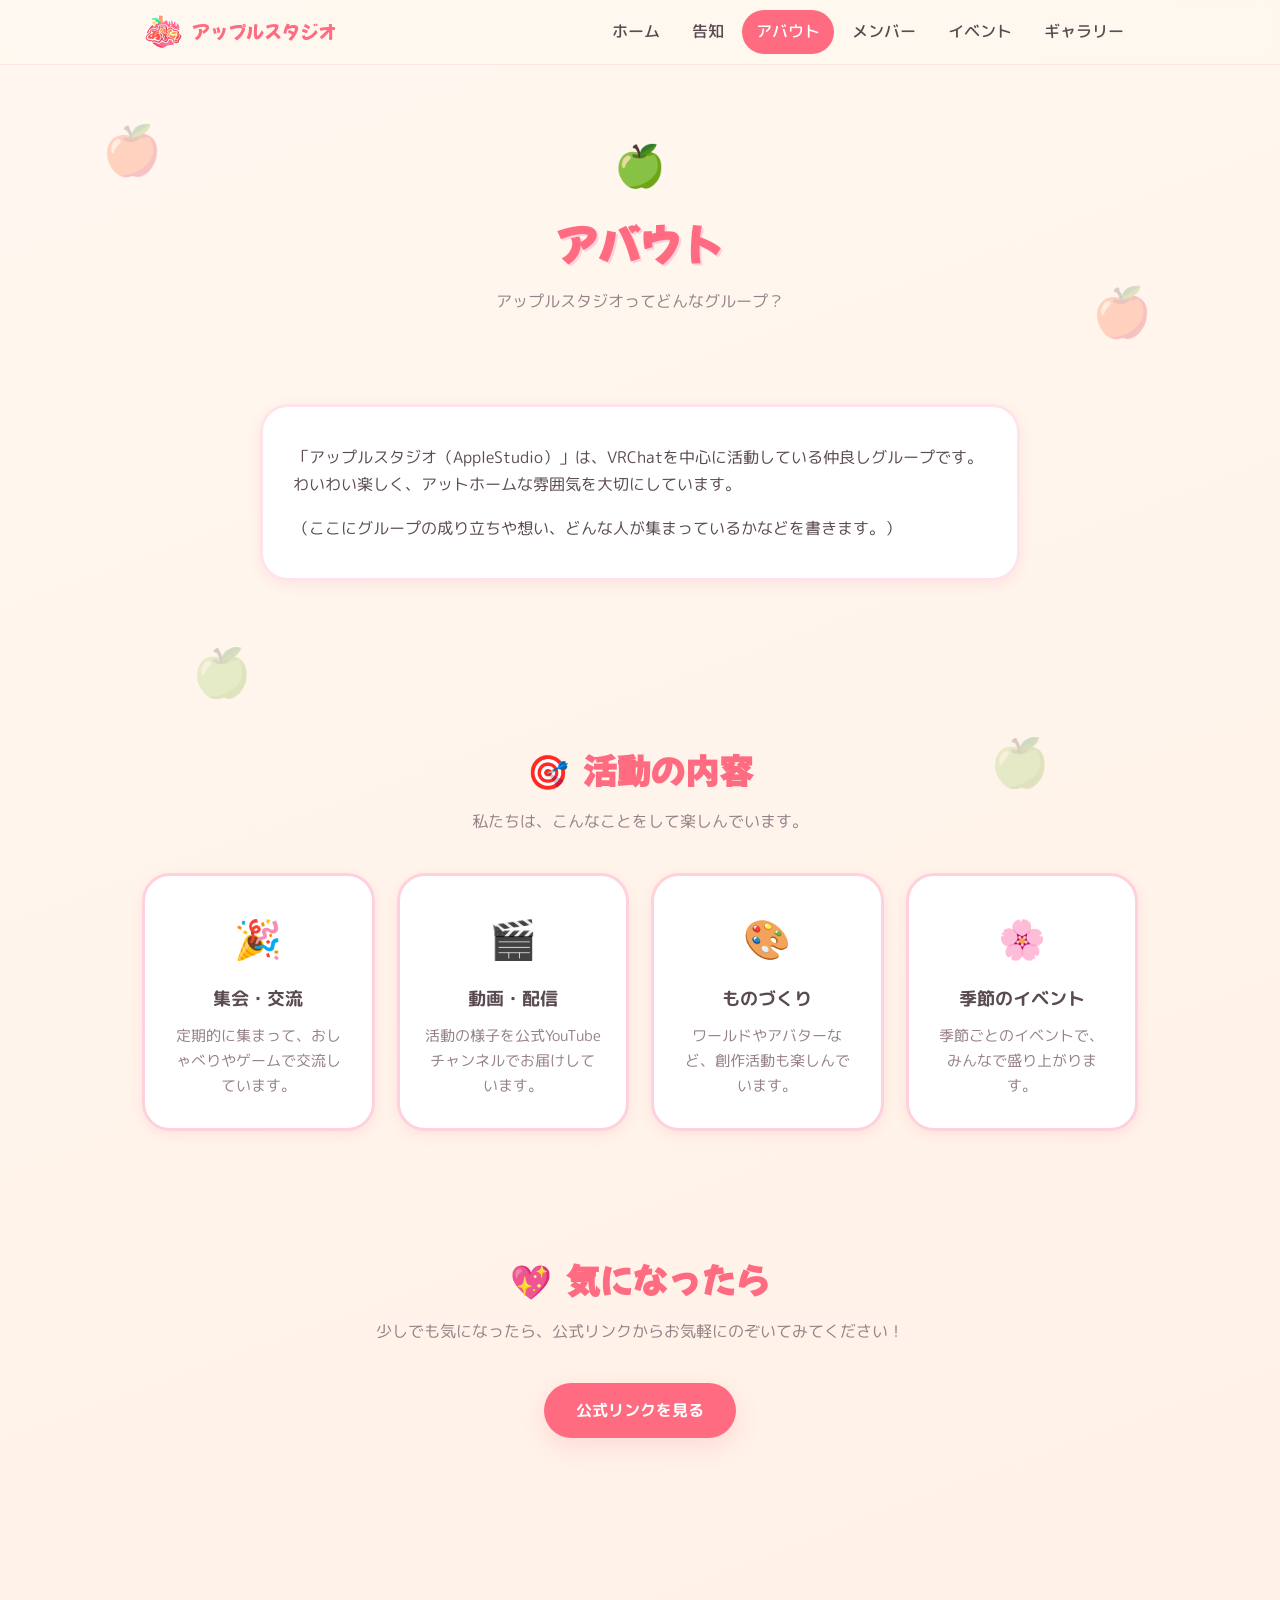
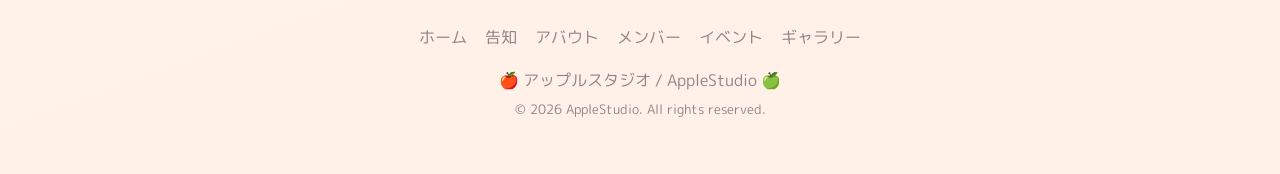
==== about.html @ bbf5c47f "複数ページ構成へリニューアル＋ロゴ追加・アニメーション実装 - 1ページの仮組みから6ページ構成へ（ホーム/告知/アバウト/メンバー/イベント/ギャラリー） - 共通ナビ（右からのドロワー）・フッター" ====
<!DOCTYPE html>
<html lang="ja">
<head>
  <meta charset="UTF-8" />
  <meta name="viewport" content="width=device-width, initial-scale=1.0" />
  <title>アバウト｜アップルスタジオ</title>
  <meta name="description" content="VRChatグループ「アップルスタジオ」の活動内容・紹介。私たちがどんなグループで、どんなことをしているかを紹介します。" />

  <meta property="og:title" content="アバウト｜アップルスタジオ" />
  <meta property="og:description" content="アップルスタジオの活動内容・紹介" />
  <meta property="og:type" content="website" />

  <link rel="preconnect" href="https://fonts.googleapis.com" />
  <link rel="preconnect" href="https://fonts.gstatic.com" crossorigin />
  <link href="https://fonts.googleapis.com/css2?family=Mochiy+Pop+One&family=M+PLUS+Rounded+1c:wght@400;500;700&display=swap" rel="stylesheet" />
  <link rel="icon" href="images/logo.png" />
  <meta property="og:image" content="images/logo.png" />
  <link rel="stylesheet" href="style.css" />
</head>
<body>
  <div class="bg-decor" aria-hidden="true">
    <span class="apple a1">🍎</span>
    <span class="apple a2">🍏</span>
    <span class="apple a3">🍎</span>
    <span class="apple a4">🍏</span>
    <span class="apple a5">🍎</span>
  </div>

  <header class="site-header">
    <nav class="nav container">
      <a class="brand" href="index.html"><img class="brand-logo" src="images/logo.png" alt="" />アップルスタジオ</a>
      <button class="nav-toggle" aria-label="メニューを開く" aria-expanded="false">
        <span></span><span></span><span></span>
      </button>
      <ul class="nav-links">
        <li><a href="index.html">ホーム</a></li>
        <li><a href="news.html">告知</a></li>
        <li><a href="about.html" class="is-active">アバウト</a></li>
        <li><a href="members.html">メンバー</a></li>
        <li><a href="events.html">イベント</a></li>
        <li><a href="gallery.html">ギャラリー</a></li>
      </ul>
    </nav>
  </header>

  <header class="page-hero">
    <span class="page-emoji">🍏</span>
    <h1>アバウト</h1>
    <p>アップルスタジオってどんなグループ？</p>
  </header>

  <main>
    <!-- 紹介文 -->
    <section class="section">
      <div class="about-lead reveal">
        <p>
          「アップルスタジオ（AppleStudio）」は、VRChatを中心に活動している仲良しグループです。
          わいわい楽しく、アットホームな雰囲気を大切にしています。
        </p>
        <p>
          <!-- ▼ ここにグループの紹介文を自由に書いてください ▼ -->
          （ここにグループの成り立ちや想い、どんな人が集まっているかなどを書きます。）
        </p>
      </div>
    </section>

    <!-- 活動の柱 -->
    <section class="section">
      <h2 class="section-title reveal"><span class="emoji">🎯</span> 活動の内容</h2>
      <p class="section-lead reveal">私たちは、こんなことをして楽しんでいます。</p>

      <div class="feature-grid">
        <div class="feature-card reveal">
          <span class="feature-icon">🎉</span>
          <h3>集会・交流</h3>
          <p>定期的に集まって、おしゃべりやゲームで交流しています。</p>
        </div>
        <div class="feature-card reveal">
          <span class="feature-icon">🎬</span>
          <h3>動画・配信</h3>
          <p>活動の様子を公式YouTubeチャンネルでお届けしています。</p>
        </div>
        <div class="feature-card reveal">
          <span class="feature-icon">🎨</span>
          <h3>ものづくり</h3>
          <p>ワールドやアバターなど、創作活動も楽しんでいます。</p>
        </div>
        <div class="feature-card reveal">
          <span class="feature-icon">🌸</span>
          <h3>季節のイベント</h3>
          <p>季節ごとのイベントで、みんなで盛り上がります。</p>
        </div>
      </div>
    </section>

    <!-- 参加への一言（CTA） -->
    <section class="section">
      <h2 class="section-title reveal"><span class="emoji">💖</span> 気になったら</h2>
      <p class="section-lead reveal">
        少しでも気になったら、公式リンクからお気軽にのぞいてみてください！
      </p>
      <p class="section-lead reveal">
        <a href="index.html#links" class="btn btn-primary">公式リンクを見る</a>
      </p>
    </section>
  </main>

  <footer class="site-footer">
    <nav class="footer-nav">
      <a href="index.html">ホーム</a>
      <a href="news.html">告知</a>
      <a href="about.html">アバウト</a>
      <a href="members.html">メンバー</a>
      <a href="events.html">イベント</a>
      <a href="gallery.html">ギャラリー</a>
    </nav>
    <p>🍎 アップルスタジオ / AppleStudio 🍏</p>
    <p class="copyright">© <span id="year"></span> AppleStudio. All rights reserved.</p>
  </footer>

  <script src="script.js"></script>
</body>
</html>
---- style.css ----
/* =========================================================
   アップルスタジオ 公式サイト  共通スタイル
   - 可愛い系・リンゴモチーフ
   - 全ページ共通（ナビ／フッター／カード／アニメーション）
   ========================================================= */

/* ===== カラー & 基本トークン ===== */
:root {
  --apple-red: #ff6b81;
  --apple-red-deep: #ff4d6a;
  --apple-pink: #ffd1dc;
  --apple-pink-soft: #ffe3ea;
  --apple-green: #8bd17c;
  --apple-green-deep: #5fb84e;
  --cream: #fff8f0;
  --cream-deep: #fff0e6;
  --text: #5a4a52;
  --text-soft: #968088;
  --white: #ffffff;

  --shadow: 0 8px 24px rgba(255, 107, 129, 0.18);
  --shadow-soft: 0 4px 14px rgba(255, 107, 129, 0.12);
  --shadow-strong: 0 14px 36px rgba(255, 107, 129, 0.28);

  --radius: 28px;
  --radius-sm: 16px;
  --container: 1040px;
  --nav-h: 64px;
}

* { margin: 0; padding: 0; box-sizing: border-box; }

html { scroll-behavior: smooth; }

body {
  font-family: "M PLUS Rounded 1c", sans-serif;
  color: var(--text);
  background: linear-gradient(160deg, var(--cream) 0%, var(--cream-deep) 100%);
  min-height: 100vh;
  overflow-x: hidden;
  position: relative;
  line-height: 1.7;
}

a { color: inherit; }

.container {
  max-width: var(--container);
  margin: 0 auto;
  padding-left: 22px;
  padding-right: 22px;
}

/* ===== 背景のふわふわリンゴ（全ページ共通） ===== */
.bg-decor {
  position: fixed;
  inset: 0;
  z-index: 0;
  pointer-events: none;
  overflow: hidden;
}
.bg-decor .apple {
  position: absolute;
  font-size: 3rem;
  opacity: 0.22;
  animation: float 9s ease-in-out infinite;
}
.a1 { top: 12%; left: 8%;  animation-delay: 0s; }
.a2 { top: 70%; left: 15%; animation-delay: 1.5s; font-size: 2.2rem; }
.a3 { top: 30%; right: 10%; animation-delay: 3s; }
.a4 { top: 80%; right: 18%; animation-delay: 4.5s; font-size: 2.6rem; }
.a5 { top: 50%; left: 50%; animation-delay: 2s; font-size: 2rem; }

@keyframes float {
  0%, 100% { transform: translateY(0) rotate(-6deg); }
  50%      { transform: translateY(-22px) rotate(6deg); }
}

/* ===== ナビゲーション（全ページ共通） ===== */
.site-header {
  position: sticky;
  top: 0;
  z-index: 50;
  background: rgba(255, 248, 240, 0.82);
  backdrop-filter: blur(10px);
  -webkit-backdrop-filter: blur(10px);
  border-bottom: 1px solid rgba(255, 107, 129, 0.12);
}
.nav {
  height: var(--nav-h);
  display: flex;
  align-items: center;
  justify-content: space-between;
  gap: 16px;
}
.brand {
  display: inline-flex;
  align-items: center;
  gap: 8px;
  font-family: "Mochiy Pop One", sans-serif;
  font-size: 1.15rem;
  color: var(--apple-red);
  text-decoration: none;
  white-space: nowrap;
}
.brand-badge {
  display: inline-flex;
  align-items: center;
  justify-content: center;
  width: 36px;
  height: 36px;
  background: var(--white);
  border-radius: 50%;
  box-shadow: var(--shadow-soft);
  font-size: 1.1rem;
}
.brand-logo {
  height: 42px;
  width: auto;
  display: block;
}
.nav-links {
  display: flex;
  align-items: center;
  gap: 4px;
  list-style: none;
}
.nav-links a {
  display: inline-block;
  padding: 8px 14px;
  border-radius: 999px;
  text-decoration: none;
  font-weight: 500;
  color: var(--text);
  transition: background 0.2s ease, color 0.2s ease;
}
.nav-links a:hover { background: var(--apple-pink-soft); }
.nav-links a.is-active {
  background: var(--apple-red);
  color: var(--white);
}
.nav-toggle {
  display: none;
  flex-direction: column;
  justify-content: center;
  gap: 5px;
  width: 44px;
  height: 44px;
  background: none;
  border: none;
  cursor: pointer;
  padding: 10px;
}
.nav-toggle span {
  display: block;
  height: 3px;
  border-radius: 3px;
  background: var(--apple-red);
  transition: transform 0.25s ease, opacity 0.2s ease;
}

@media (max-width: 720px) {
  .nav-toggle { display: flex; }
  .nav-links {
    position: fixed;
    top: var(--nav-h);
    right: 0;
    bottom: 0;
    width: min(72vw, 280px);
    flex-direction: column;
    align-items: stretch;
    gap: 6px;
    background: rgba(255, 248, 240, 0.98);
    backdrop-filter: blur(10px);
    -webkit-backdrop-filter: blur(10px);
    border-left: 1px solid rgba(255, 107, 129, 0.12);
    box-shadow: -10px 0 28px rgba(255, 107, 129, 0.14);
    padding: 16px;
    transform: translateX(100%);
    pointer-events: none;
    transition: transform 0.28s ease;
  }
  .nav-links.is-open {
    transform: translateX(0);
    pointer-events: auto;
  }
  .nav-links a { padding: 12px 14px; border-radius: var(--radius-sm); }
  .nav-toggle.is-open span:nth-child(1) { transform: translateY(8px) rotate(45deg); }
  .nav-toggle.is-open span:nth-child(2) { opacity: 0; }
  .nav-toggle.is-open span:nth-child(3) { transform: translateY(-8px) rotate(-45deg); }
}

/* ===== ヒーロー（トップページ用・大） ===== */
.hero {
  position: relative;
  z-index: 1;
  text-align: center;
  padding: 80px 20px 64px;
}
.logo-badge {
  display: inline-flex;
  align-items: center;
  justify-content: center;
  width: 110px;
  height: 110px;
  font-size: 3.4rem;
  background: var(--white);
  border-radius: 50%;
  box-shadow: var(--shadow);
  margin-bottom: 18px;
  animation: bounce 2.4s ease-in-out infinite;
}
.hero-logo {
  width: min(360px, 76vw);
  margin: 0 auto 10px;
  cursor: pointer;
  filter: drop-shadow(0 12px 22px rgba(255, 107, 129, 0.28));
  transition: transform 0.2s ease;
}
.hero-logo:hover { transform: scale(1.04); }
.hero-logo img {
  display: block;
  width: 100%;
  height: auto;
}
@keyframes bounce {
  0%, 100% { transform: translateY(0); }
  50%      { transform: translateY(-10px); }
}
.title {
  font-family: "Mochiy Pop One", sans-serif;
  font-size: clamp(2.2rem, 6vw, 3.6rem);
  color: var(--apple-red);
  text-shadow: 2px 3px 0 var(--apple-pink);
  letter-spacing: 0.04em;
  line-height: 1.3;
}
.subtitle {
  font-family: "Mochiy Pop One", sans-serif;
  font-size: 1.1rem;
  color: var(--apple-green);
  letter-spacing: 0.3em;
  margin: 6px 0 14px;
}
.tagline {
  font-size: 1.05rem;
  color: var(--text-soft);
  margin-bottom: 28px;
}
.hero-actions {
  display: flex;
  gap: 14px;
  justify-content: center;
  flex-wrap: wrap;
}

/* ===== ページヘッダー（下層ページ用・小） ===== */
.page-hero {
  position: relative;
  z-index: 1;
  text-align: center;
  padding: 64px 20px 28px;
}
.page-hero .page-emoji {
  font-size: 2.6rem;
  display: inline-block;
  animation: bounce 2.6s ease-in-out infinite;
}
.page-hero h1 {
  font-family: "Mochiy Pop One", sans-serif;
  font-size: clamp(1.8rem, 5vw, 2.6rem);
  color: var(--apple-red);
  text-shadow: 2px 2px 0 var(--apple-pink);
  margin-top: 8px;
}
.page-hero p {
  color: var(--text-soft);
  margin-top: 10px;
}

/* ===== ボタン ===== */
.btn {
  display: inline-block;
  text-decoration: none;
  font-weight: 700;
  padding: 14px 32px;
  border-radius: 999px;
  box-shadow: var(--shadow);
  transition: transform 0.2s ease, box-shadow 0.2s ease;
}
.btn-primary { background: var(--apple-red); color: var(--white); }
.btn-secondary {
  background: var(--white);
  color: var(--apple-red);
  border: 2px solid var(--apple-pink);
}
.btn:hover {
  transform: translateY(-3px) scale(1.04);
  box-shadow: var(--shadow-strong);
}
/* 旧クラス互換 */
.cta { display: inline-block; background: var(--apple-red); color: var(--white); text-decoration: none; font-weight: 700; padding: 14px 34px; border-radius: 999px; box-shadow: var(--shadow); transition: transform 0.2s ease, box-shadow 0.2s ease; }
.cta:hover { transform: translateY(-3px) scale(1.04); box-shadow: var(--shadow-strong); }

/* ===== セクション共通 ===== */
.section {
  position: relative;
  z-index: 1;
  max-width: var(--container);
  margin: 0 auto;
  padding: 60px 22px;
}
.section-title {
  font-family: "Mochiy Pop One", sans-serif;
  font-size: clamp(1.5rem, 4vw, 2.1rem);
  text-align: center;
  color: var(--apple-red);
}
.section-title .emoji { margin-right: 6px; }
.section-lead {
  text-align: center;
  color: var(--text-soft);
  margin: 10px auto 38px;
  max-width: 640px;
}

/* ===== 汎用カードグリッド ===== */
.feature-grid {
  display: grid;
  grid-template-columns: repeat(auto-fit, minmax(220px, 1fr));
  gap: 22px;
}
.feature-card {
  background: var(--white);
  border-radius: var(--radius);
  padding: 30px 24px;
  text-align: center;
  box-shadow: var(--shadow-soft);
  border: 3px solid var(--apple-pink);
  transition: transform 0.2s ease, box-shadow 0.2s ease;
}
.feature-card:hover {
  transform: translateY(-6px);
  box-shadow: var(--shadow);
}
.feature-icon {
  font-size: 2.4rem;
  display: inline-block;
  margin-bottom: 12px;
}
.feature-card h3 { font-size: 1.15rem; margin-bottom: 8px; color: var(--text); }
.feature-card p { font-size: 0.92rem; color: var(--text-soft); }

/* ===== アバウト：紹介文ブロック ===== */
.about-lead {
  background: var(--white);
  border-radius: var(--radius);
  padding: 36px 30px;
  box-shadow: var(--shadow-soft);
  border: 3px solid var(--apple-pink-soft);
  max-width: 760px;
  margin: 0 auto 40px;
  font-size: 1.02rem;
}
.about-lead p + p { margin-top: 16px; }

/* ===== メンバー ===== */
.member-grid {
  display: grid;
  grid-template-columns: repeat(auto-fit, minmax(180px, 1fr));
  gap: 22px;
}
.member-card {
  background: var(--white);
  border-radius: var(--radius);
  padding: 30px 18px;
  text-align: center;
  box-shadow: var(--shadow-soft);
  border: 3px solid var(--apple-pink);
  transition: transform 0.2s ease, box-shadow 0.2s ease;
}
.member-card:hover {
  transform: translateY(-6px);
  box-shadow: var(--shadow);
}
.avatar {
  width: 84px;
  height: 84px;
  margin: 0 auto 14px;
  font-size: 2.4rem;
  display: flex;
  align-items: center;
  justify-content: center;
  background: var(--cream-deep);
  border-radius: 50%;
  overflow: hidden;
}
.avatar img { width: 100%; height: 100%; object-fit: cover; }
.member-name {
  font-size: 1.15rem;
  color: var(--text);
  margin-bottom: 4px;
}
.member-role {
  font-size: 0.88rem;
  color: var(--text-soft);
}

/* ===== イベント・スケジュール ===== */
.event-list {
  max-width: 760px;
  margin: 0 auto;
  display: flex;
  flex-direction: column;
  gap: 18px;
}
.event-card {
  display: flex;
  gap: 20px;
  align-items: center;
  background: var(--white);
  border-radius: var(--radius);
  padding: 22px 24px;
  box-shadow: var(--shadow-soft);
  border: 3px solid var(--apple-pink-soft);
  transition: transform 0.2s ease, box-shadow 0.2s ease;
}
.event-card:hover {
  transform: translateY(-4px);
  box-shadow: var(--shadow);
}
.event-date {
  flex-shrink: 0;
  width: 84px;
  height: 84px;
  border-radius: 20px;
  background: linear-gradient(160deg, var(--apple-red) 0%, var(--apple-red-deep) 100%);
  color: var(--white);
  display: flex;
  flex-direction: column;
  align-items: center;
  justify-content: center;
  line-height: 1.1;
  box-shadow: var(--shadow-soft);
}
.event-date .day { font-size: 1.8rem; font-weight: 700; font-family: "Mochiy Pop One", sans-serif; }
.event-date .mon { font-size: 0.8rem; letter-spacing: 0.08em; }
.event-body { flex: 1; }
.event-body h3 { font-size: 1.1rem; margin-bottom: 4px; }
.event-time {
  display: inline-block;
  font-size: 0.8rem;
  color: var(--apple-green-deep);
  background: #eaf7e6;
  padding: 2px 10px;
  border-radius: 999px;
  margin-bottom: 6px;
}
.event-body p { font-size: 0.9rem; color: var(--text-soft); }

@media (max-width: 480px) {
  .event-card { flex-direction: column; text-align: center; }
}

/* ===== 告知・お知らせ ===== */
.news-list {
  max-width: 760px;
  margin: 0 auto;
  display: flex;
  flex-direction: column;
  gap: 18px;
}
.news-card {
  background: var(--white);
  border-radius: var(--radius);
  padding: 24px 28px;
  box-shadow: var(--shadow-soft);
  border: 3px solid var(--apple-pink-soft);
  border-left: 8px solid var(--apple-red);
  transition: transform 0.2s ease, box-shadow 0.2s ease;
}
.news-card:hover {
  transform: translateY(-4px);
  box-shadow: var(--shadow);
}
.news-meta {
  display: flex;
  align-items: center;
  gap: 12px;
  margin-bottom: 8px;
  flex-wrap: wrap;
}
.news-date {
  font-size: 0.85rem;
  font-weight: 700;
  color: var(--text-soft);
}
.news-tag {
  font-size: 0.75rem;
  background: var(--apple-pink-soft);
  color: var(--apple-red-deep);
  padding: 2px 12px;
  border-radius: 999px;
}
.news-tag.event { background: #eaf7e6; color: var(--apple-green-deep); }
.news-tag.important { background: #ffe0e4; color: var(--apple-red-deep); }
.news-title { font-size: 1.15rem; margin-bottom: 6px; color: var(--text); }
.news-body { font-size: 0.92rem; color: var(--text-soft); }

/* ===== ギャラリー ===== */
.gallery-grid {
  display: grid;
  grid-template-columns: repeat(auto-fill, minmax(200px, 1fr));
  gap: 16px;
}
.gallery-item {
  position: relative;
  aspect-ratio: 1 / 1;
  border-radius: var(--radius-sm);
  overflow: hidden;
  box-shadow: var(--shadow-soft);
  border: 3px solid var(--white);
  cursor: pointer;
  background: var(--cream-deep);
  display: flex;
  align-items: center;
  justify-content: center;
  font-size: 2.4rem;
  transition: transform 0.2s ease, box-shadow 0.2s ease;
}
.gallery-item:hover {
  transform: translateY(-4px) scale(1.02);
  box-shadow: var(--shadow);
}
.gallery-item img {
  width: 100%;
  height: 100%;
  object-fit: cover;
  display: block;
}

/* ライトボックス */
.lightbox {
  position: fixed;
  inset: 0;
  z-index: 100;
  background: rgba(90, 74, 82, 0.85);
  display: none;
  align-items: center;
  justify-content: center;
  padding: 24px;
}
.lightbox.is-open { display: flex; }
.lightbox img {
  max-width: 90vw;
  max-height: 85vh;
  border-radius: var(--radius-sm);
  box-shadow: var(--shadow-strong);
}
.lightbox-close {
  position: absolute;
  top: 20px;
  right: 24px;
  width: 44px;
  height: 44px;
  border: none;
  border-radius: 50%;
  background: var(--white);
  color: var(--apple-red);
  font-size: 1.4rem;
  cursor: pointer;
  box-shadow: var(--shadow-soft);
}

/* ===== 公式リンク ===== */
.link-grid {
  display: grid;
  grid-template-columns: repeat(auto-fit, minmax(260px, 1fr));
  gap: 20px;
  max-width: 720px;
  margin: 0 auto;
}
.link-card {
  display: flex;
  align-items: center;
  gap: 16px;
  background: var(--white);
  border-radius: 24px;
  padding: 22px 24px;
  text-decoration: none;
  color: var(--text);
  box-shadow: var(--shadow-soft);
  transition: transform 0.2s ease, box-shadow 0.2s ease;
  border: 3px solid transparent;
}
.link-card:hover {
  transform: translateY(-4px);
  box-shadow: var(--shadow);
}
.link-icon {
  flex-shrink: 0;
  width: 52px;
  height: 52px;
  border-radius: 16px;
  display: flex;
  align-items: center;
  justify-content: center;
  font-size: 1.5rem;
  color: var(--white);
  font-weight: 700;
}
.link-card.youtube { border-color: #ffc1c9; }
.link-card.youtube .link-icon { background: #ff4d5e; }
.link-card.x { border-color: #d3d8de; }
.link-card.x .link-icon { background: #1a1a1a; }
.link-card.vrchat { border-color: #b3e0f2; }
.link-card.vrchat .link-icon { background: #1f9ed4; }
.link-text { display: flex; flex-direction: column; }
.link-label { font-weight: 700; font-size: 1.05rem; }
.link-sub { font-size: 0.84rem; color: var(--text-soft); }

/* ===== フッター ===== */
.site-footer {
  position: relative;
  z-index: 1;
  text-align: center;
  padding: 48px 20px 50px;
  color: var(--text-soft);
  margin-top: 40px;
}
.footer-nav {
  display: flex;
  gap: 18px;
  justify-content: center;
  flex-wrap: wrap;
  margin-bottom: 16px;
}
.footer-nav a {
  text-decoration: none;
  color: var(--text-soft);
  transition: color 0.2s ease;
}
.footer-nav a:hover { color: var(--apple-red); }
.site-footer p { margin: 4px 0; }
.copyright { font-size: 0.8rem; }

/* ===== スクロール表示アニメーション ===== */
.reveal {
  opacity: 0;
  transform: translateY(24px);
  transition: opacity 0.6s ease, transform 0.6s ease;
}
.reveal.is-visible {
  opacity: 1;
  transform: translateY(0);
}

/* アニメーションを切る設定のユーザーには配慮 */
@media (prefers-reduced-motion: reduce) {
  *, *::before, *::after {
    animation-duration: 0.001ms !important;
    animation-iteration-count: 1 !important;
    transition-duration: 0.001ms !important;
    scroll-behavior: auto !important;
  }
  .reveal { opacity: 1; transform: none; }
}
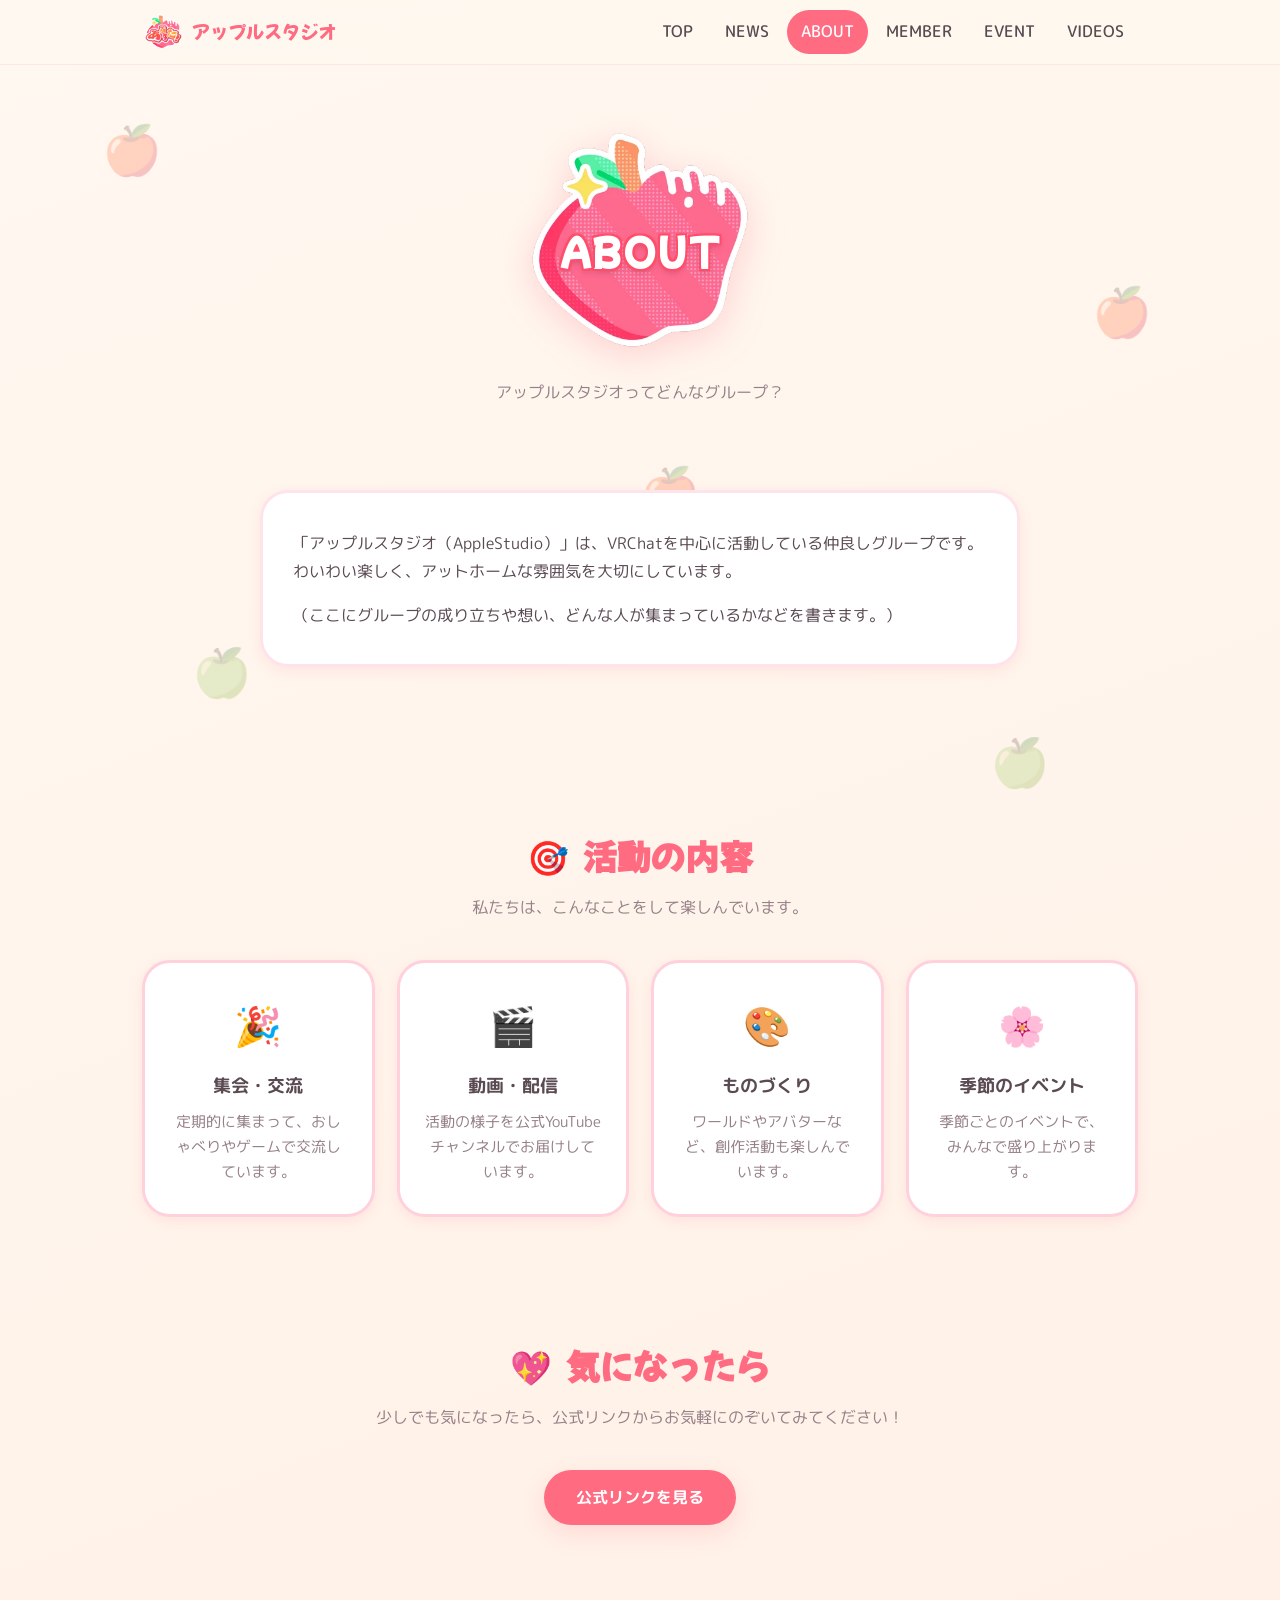
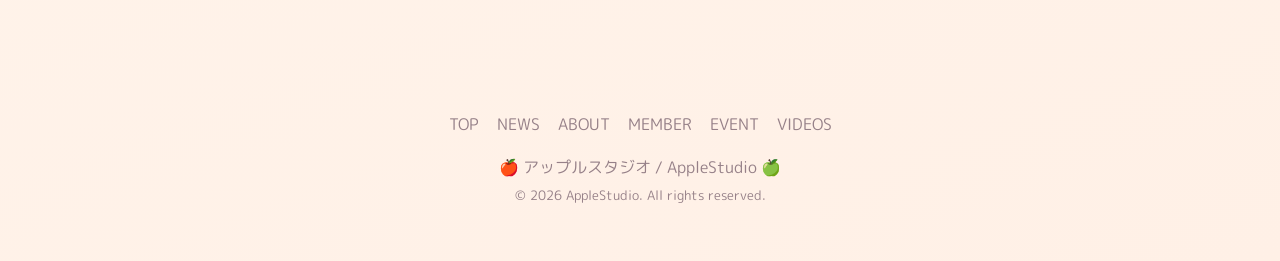
==== commit 96da8c22: "ナビ英語化・ヘッダー装飾・15人目追加ほか調整 - ナビ/フッターを英語表記に（TOP/NEWS/ABOUT/MEMBER/EVENT/VIDEOS） - 各下層ページのヘッダーをリンゴ背景＋タイトル" ====
--- a/about.html
+++ b/about.html
@@ -33,19 +33,18 @@
         <span></span><span></span><span></span>
       </button>
       <ul class="nav-links">
-        <li><a href="index.html">ホーム</a></li>
-        <li><a href="news.html">告知</a></li>
-        <li><a href="about.html" class="is-active">アバウト</a></li>
-        <li><a href="members.html">メンバー</a></li>
-        <li><a href="events.html">イベント</a></li>
-        <li><a href="gallery.html">ギャラリー</a></li>
+        <li><a href="index.html">TOP</a></li>
+        <li><a href="news.html">NEWS</a></li>
+        <li><a href="about.html" class="is-active">ABOUT</a></li>
+        <li><a href="members.html">MEMBER</a></li>
+        <li><a href="events.html">EVENT</a></li>
+        <li><a href="gallery.html">VIDEOS</a></li>
       </ul>
     </nav>
   </header>
 
   <header class="page-hero">
-    <span class="page-emoji">🍏</span>
-    <h1>アバウト</h1>
+    <div class="page-badge"><h1>ABOUT</h1></div>
     <p>アップルスタジオってどんなグループ？</p>
   </header>
 
@@ -107,12 +106,12 @@
 
   <footer class="site-footer">
     <nav class="footer-nav">
-      <a href="index.html">ホーム</a>
-      <a href="news.html">告知</a>
-      <a href="about.html">アバウト</a>
-      <a href="members.html">メンバー</a>
-      <a href="events.html">イベント</a>
-      <a href="gallery.html">ギャラリー</a>
+      <a href="index.html">TOP</a>
+      <a href="news.html">NEWS</a>
+      <a href="about.html">ABOUT</a>
+      <a href="members.html">MEMBER</a>
+      <a href="events.html">EVENT</a>
+      <a href="gallery.html">VIDEOS</a>
     </nav>
     <p>🍎 アップルスタジオ / AppleStudio 🍏</p>
     <p class="copyright">© <span id="year"></span> AppleStudio. All rights reserved.</p>
--- a/style.css
+++ b/style.css
@@ -259,24 +259,40 @@
   position: relative;
   z-index: 1;
   text-align: center;
-  padding: 64px 20px 28px;
-}
-.page-hero .page-emoji {
-  font-size: 2.6rem;
-  display: inline-block;
-  animation: bounce 2.6s ease-in-out infinite;
-}
-.page-hero h1 {
+  padding: 48px 20px 24px;
+}
+/* リンゴの背景シェイプの上にタイトルを重ねる */
+.page-badge {
+  position: relative;
+  width: min(260px, 70vw);
+  aspect-ratio: 1 / 1;
+  margin: 0 auto;
+  display: grid;
+  place-items: center;
+  background: url("images/header-apple.webp") center / contain no-repeat;
+  filter: drop-shadow(0 8px 18px rgba(255, 107, 129, 0.28));
+  animation: bounce 3.2s ease-in-out infinite;
+}
+.page-badge h1 {
+  margin: 0;
+  transform: translateY(8px);
   font-family: "Mochiy Pop One", sans-serif;
-  font-size: clamp(1.8rem, 5vw, 2.6rem);
-  color: var(--apple-red);
-  text-shadow: 2px 2px 0 var(--apple-pink);
-  margin-top: 8px;
+  font-size: clamp(1.5rem, 6vw, 2.2rem);
+  letter-spacing: 0.04em;
+  color: var(--white);
+  text-shadow:
+     2px 2px 0 var(--apple-red-deep),
+    -2px 2px 0 var(--apple-red-deep),
+     2px -2px 0 var(--apple-red-deep),
+    -2px -2px 0 var(--apple-red-deep),
+     0 3px 6px rgba(153, 53, 86, 0.45);
 }
 .page-hero p {
   color: var(--text-soft);
-  margin-top: 10px;
-}
+  margin-top: 6px;
+}
+/* 旧：絵文字バッジ（未使用時は隠す） */
+.page-hero .page-emoji { display: none; }
 
 /* ===== ボタン ===== */
 .btn {
@@ -367,13 +383,13 @@
 /* ===== メンバー ===== */
 .member-grid {
   display: grid;
-  grid-template-columns: repeat(auto-fit, minmax(180px, 1fr));
-  gap: 22px;
+  grid-template-columns: repeat(auto-fit, minmax(210px, 1fr));
+  gap: 28px 24px;
 }
 .member-card {
   background: var(--white);
   border-radius: var(--radius);
-  padding: 30px 18px;
+  padding: 16px 16px 20px;
   text-align: center;
   box-shadow: var(--shadow-soft);
   border: 3px solid var(--apple-pink);
@@ -383,27 +399,98 @@
   transform: translateY(-6px);
   box-shadow: var(--shadow);
 }
-.avatar {
-  width: 84px;
-  height: 84px;
-  margin: 0 auto 14px;
-  font-size: 2.4rem;
-  display: flex;
-  align-items: center;
-  justify-content: center;
-  background: var(--cream-deep);
-  border-radius: 50%;
-  overflow: hidden;
-}
-.avatar img { width: 100%; height: 100%; object-fit: cover; }
+
+/* 可愛い縦長写真フレーム（パステルのグラデ枠＋飾り） */
+.member-photo {
+  position: relative;
+  width: 100%;
+  aspect-ratio: 9 / 16;
+  margin: 8px 0 18px;
+  border-radius: 22px;
+  border: 5px solid transparent;
+  background:
+    linear-gradient(var(--cream-deep), var(--cream-deep)) padding-box,
+    linear-gradient(150deg, var(--apple-pink) 0%, #ffe39a 52%, var(--apple-green) 100%) border-box;
+  box-shadow: var(--shadow-soft);
+  transition: transform 0.25s ease, box-shadow 0.25s ease;
+}
+.member-card:hover .member-photo {
+  transform: rotate(-2deg);
+  box-shadow: var(--shadow);
+}
+.member-photo img {
+  width: 100%;
+  height: 100%;
+  object-fit: cover;
+  border-radius: 17px;
+  display: block;
+}
+/* 写真がまだ無いとき（絵文字プレースホルダー） */
+.member-photo .ph {
+  position: absolute;
+  inset: 0;
+  display: flex;
+  align-items: center;
+  justify-content: center;
+  font-size: 3rem;
+  border-radius: 17px;
+}
+/* 参考フレーム風の飾り（角のお花・葉っぱ・小花）をSVGで重ねる */
+.member-photo::after {
+  content: "";
+  position: absolute;
+  inset: -13px;
+  background: url("images/member-frame.svg") center / 100% 100% no-repeat;
+  pointer-events: none;
+  z-index: 3;
+}
+/* 右下のひとことコメント（右から斜め下へ傾いた強調ステッカー） */
+.member-comment {
+  position: absolute;
+  right: 4px;
+  bottom: 26px;
+  max-width: none;
+  background: var(--white);
+  color: var(--apple-red-deep);
+  font-family: "Mochiy Pop One", sans-serif;
+  font-size: 0.74rem;
+  line-height: 1.5;
+  letter-spacing: 0.01em;
+  text-align: center;
+  white-space: nowrap;
+  padding: 6px 12px;
+  border-radius: 14px;
+  border: 2px solid var(--apple-pink);
+  box-shadow: var(--shadow);
+  transform: rotate(12deg);
+  transform-origin: right bottom;
+  z-index: 4;
+}
+/* 個人ロゴを写真の右上に斜め配置（左上→右下方向） */
+.member-photo img.member-logo {
+  position: absolute;
+  top: 4px;
+  right: -10px;
+  width: 64%;
+  height: auto;
+  border-radius: 0;
+  object-fit: contain;
+  transform: rotate(13deg);
+  transform-origin: top right;
+  z-index: 5;
+  filter: drop-shadow(0 2px 4px rgba(90, 74, 82, 0.25));
+  pointer-events: none;
+}
 .member-name {
   font-size: 1.15rem;
   color: var(--text);
-  margin-bottom: 4px;
-}
-.member-role {
-  font-size: 0.88rem;
-  color: var(--text-soft);
+  margin-bottom: 3px;
+}
+/* A：名前のところに置く一言 */
+.member-note {
+  font-size: 0.86rem;
+  font-weight: 500;
+  color: var(--apple-green-deep);
 }
 
 /* ===== イベント・スケジュール ===== */
@@ -615,6 +702,12 @@
 .link-card.x .link-icon { background: #1a1a1a; }
 .link-card.vrchat { border-color: #b3e0f2; }
 .link-card.vrchat .link-icon { background: #1f9ed4; }
+.link-icon img {
+  width: 30px;
+  height: 30px;
+  object-fit: contain;
+  filter: brightness(0) invert(1);
+}
 .link-text { display: flex; flex-direction: column; }
 .link-label { font-weight: 700; font-size: 1.05rem; }
 .link-sub { font-size: 0.84rem; color: var(--text-soft); }
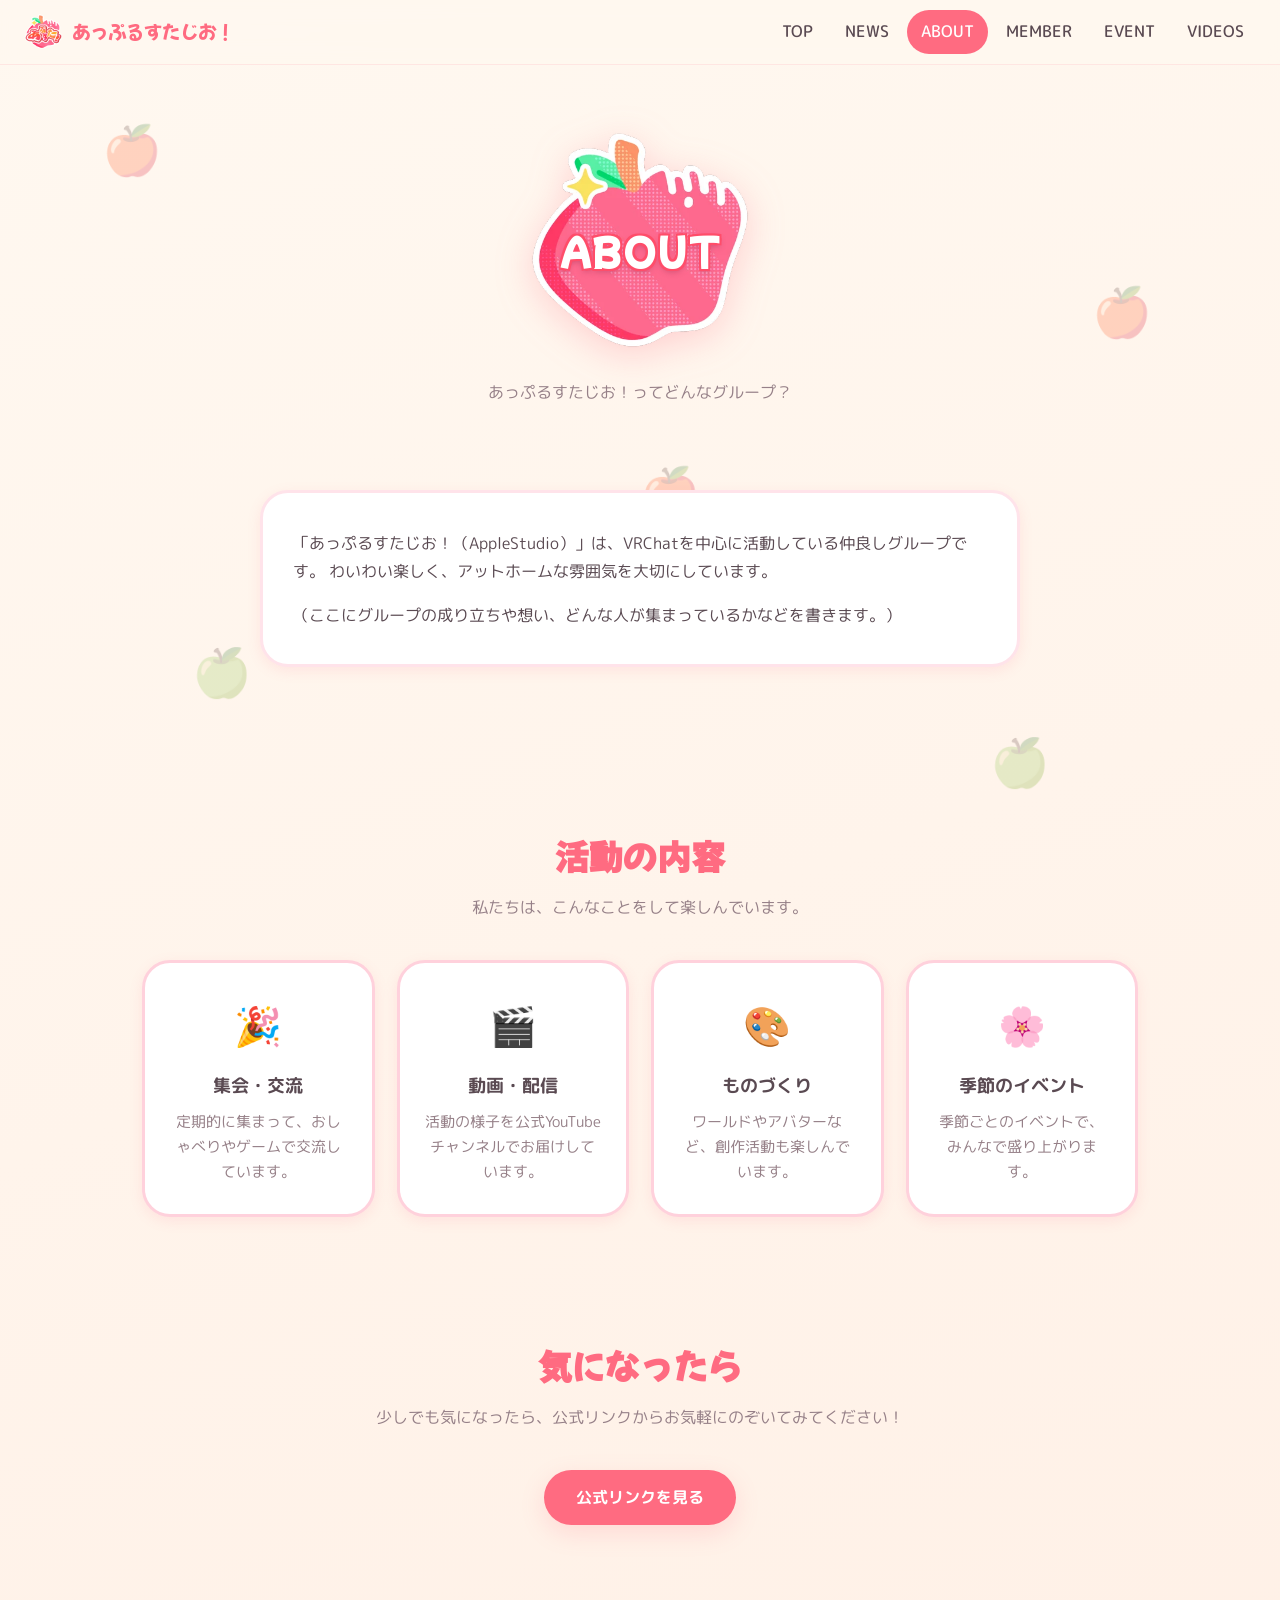
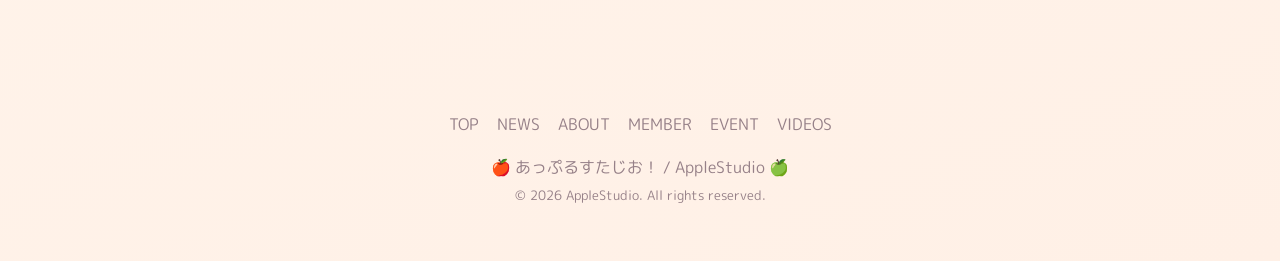
==== commit 4243244d: "ブランド名を「あっぷるすたじお！」に変更、Topにメンバー流れ表示を追加ほか - サイト全体の「アップルスタジオ」→「あっぷるすたじお！」 - Topに横スクロールのメンバー表示を追加（カードを直接埋" ====
--- a/about.html
+++ b/about.html
@@ -3,11 +3,11 @@
 <head>
   <meta charset="UTF-8" />
   <meta name="viewport" content="width=device-width, initial-scale=1.0" />
-  <title>アバウト｜アップルスタジオ</title>
-  <meta name="description" content="VRChatグループ「アップルスタジオ」の活動内容・紹介。私たちがどんなグループで、どんなことをしているかを紹介します。" />
+  <title>アバウト｜あっぷるすたじお！</title>
+  <meta name="description" content="VRChatグループ「あっぷるすたじお！」の活動内容・紹介。私たちがどんなグループで、どんなことをしているかを紹介します。" />
 
-  <meta property="og:title" content="アバウト｜アップルスタジオ" />
-  <meta property="og:description" content="アップルスタジオの活動内容・紹介" />
+  <meta property="og:title" content="アバウト｜あっぷるすたじお！" />
+  <meta property="og:description" content="あっぷるすたじお！の活動内容・紹介" />
   <meta property="og:type" content="website" />
 
   <link rel="preconnect" href="https://fonts.googleapis.com" />
@@ -28,7 +28,7 @@
 
   <header class="site-header">
     <nav class="nav container">
-      <a class="brand" href="index.html"><img class="brand-logo" src="images/logo.png" alt="" />アップルスタジオ</a>
+      <a class="brand" href="index.html"><img class="brand-logo" src="images/logo.png" alt="" />あっぷるすたじお！</a>
       <button class="nav-toggle" aria-label="メニューを開く" aria-expanded="false">
         <span></span><span></span><span></span>
       </button>
@@ -45,7 +45,7 @@
 
   <header class="page-hero">
     <div class="page-badge"><h1>ABOUT</h1></div>
-    <p>アップルスタジオってどんなグループ？</p>
+    <p>あっぷるすたじお！ってどんなグループ？</p>
   </header>
 
   <main>
@@ -53,7 +53,7 @@
     <section class="section">
       <div class="about-lead reveal">
         <p>
-          「アップルスタジオ（AppleStudio）」は、VRChatを中心に活動している仲良しグループです。
+          「あっぷるすたじお！（AppleStudio）」は、VRChatを中心に活動している仲良しグループです。
           わいわい楽しく、アットホームな雰囲気を大切にしています。
         </p>
         <p>
@@ -65,7 +65,7 @@
 
     <!-- 活動の柱 -->
     <section class="section">
-      <h2 class="section-title reveal"><span class="emoji">🎯</span> 活動の内容</h2>
+      <h2 class="section-title reveal">活動の内容</h2>
       <p class="section-lead reveal">私たちは、こんなことをして楽しんでいます。</p>
 
       <div class="feature-grid">
@@ -94,7 +94,7 @@
 
     <!-- 参加への一言（CTA） -->
     <section class="section">
-      <h2 class="section-title reveal"><span class="emoji">💖</span> 気になったら</h2>
+      <h2 class="section-title reveal">気になったら</h2>
       <p class="section-lead reveal">
         少しでも気になったら、公式リンクからお気軽にのぞいてみてください！
       </p>
@@ -113,7 +113,7 @@
       <a href="events.html">EVENT</a>
       <a href="gallery.html">VIDEOS</a>
     </nav>
-    <p>🍎 アップルスタジオ / AppleStudio 🍏</p>
+    <p>🍎 あっぷるすたじお！ / AppleStudio 🍏</p>
     <p class="copyright">© <span id="year"></span> AppleStudio. All rights reserved.</p>
   </footer>
 
--- a/style.css
+++ b/style.css
@@ -88,6 +88,7 @@
 }
 .nav {
   height: var(--nav-h);
+  max-width: none;
   display: flex;
   align-items: center;
   justify-content: space-between;
@@ -211,7 +212,7 @@
   animation: bounce 2.4s ease-in-out infinite;
 }
 .hero-logo {
-  width: min(360px, 76vw);
+  width: min(460px, 86vw);
   margin: 0 auto 10px;
   cursor: pointer;
   filter: drop-shadow(0 12px 22px rgba(255, 107, 129, 0.28));
@@ -659,6 +660,38 @@
   box-shadow: var(--shadow-soft);
 }
 
+/* ===== メンバー（Topの流れる表示） ===== */
+.member-marquee {
+  position: relative;
+  left: 50%;
+  width: 100vw;
+  margin-left: -50vw;
+  overflow: hidden;
+  padding: 12px 0;
+  -webkit-mask-image: linear-gradient(to right, transparent, #000 6%, #000 94%, transparent);
+  mask-image: linear-gradient(to right, transparent, #000 6%, #000 94%, transparent);
+}
+.member-track {
+  display: flex;
+  gap: 20px;
+  width: max-content;
+  padding: 0 20px;
+  animation: marquee-left 70s linear infinite;
+}
+.member-marquee:hover .member-track { animation-play-state: paused; }
+.member-track .member-card {
+  flex: 0 0 auto;
+  width: 175px;
+}
+@keyframes marquee-left {
+  from { transform: translateX(0); }
+  to   { transform: translateX(-50%); }
+}
+@media (prefers-reduced-motion: reduce) {
+  .member-track { animation: none; }
+  .member-marquee { overflow-x: auto; }
+}
+
 /* ===== 公式リンク ===== */
 .link-grid {
   display: grid;
@@ -708,6 +741,9 @@
   object-fit: contain;
   filter: brightness(0) invert(1);
 }
+.link-card.tiktok { border-color: #d9d9de; }
+.link-card.tiktok .link-icon { background: #010101; color: var(--white); }
+.link-icon svg { width: 26px; height: 26px; }
 .link-text { display: flex; flex-direction: column; }
 .link-label { font-weight: 700; font-size: 1.05rem; }
 .link-sub { font-size: 0.84rem; color: var(--text-soft); }
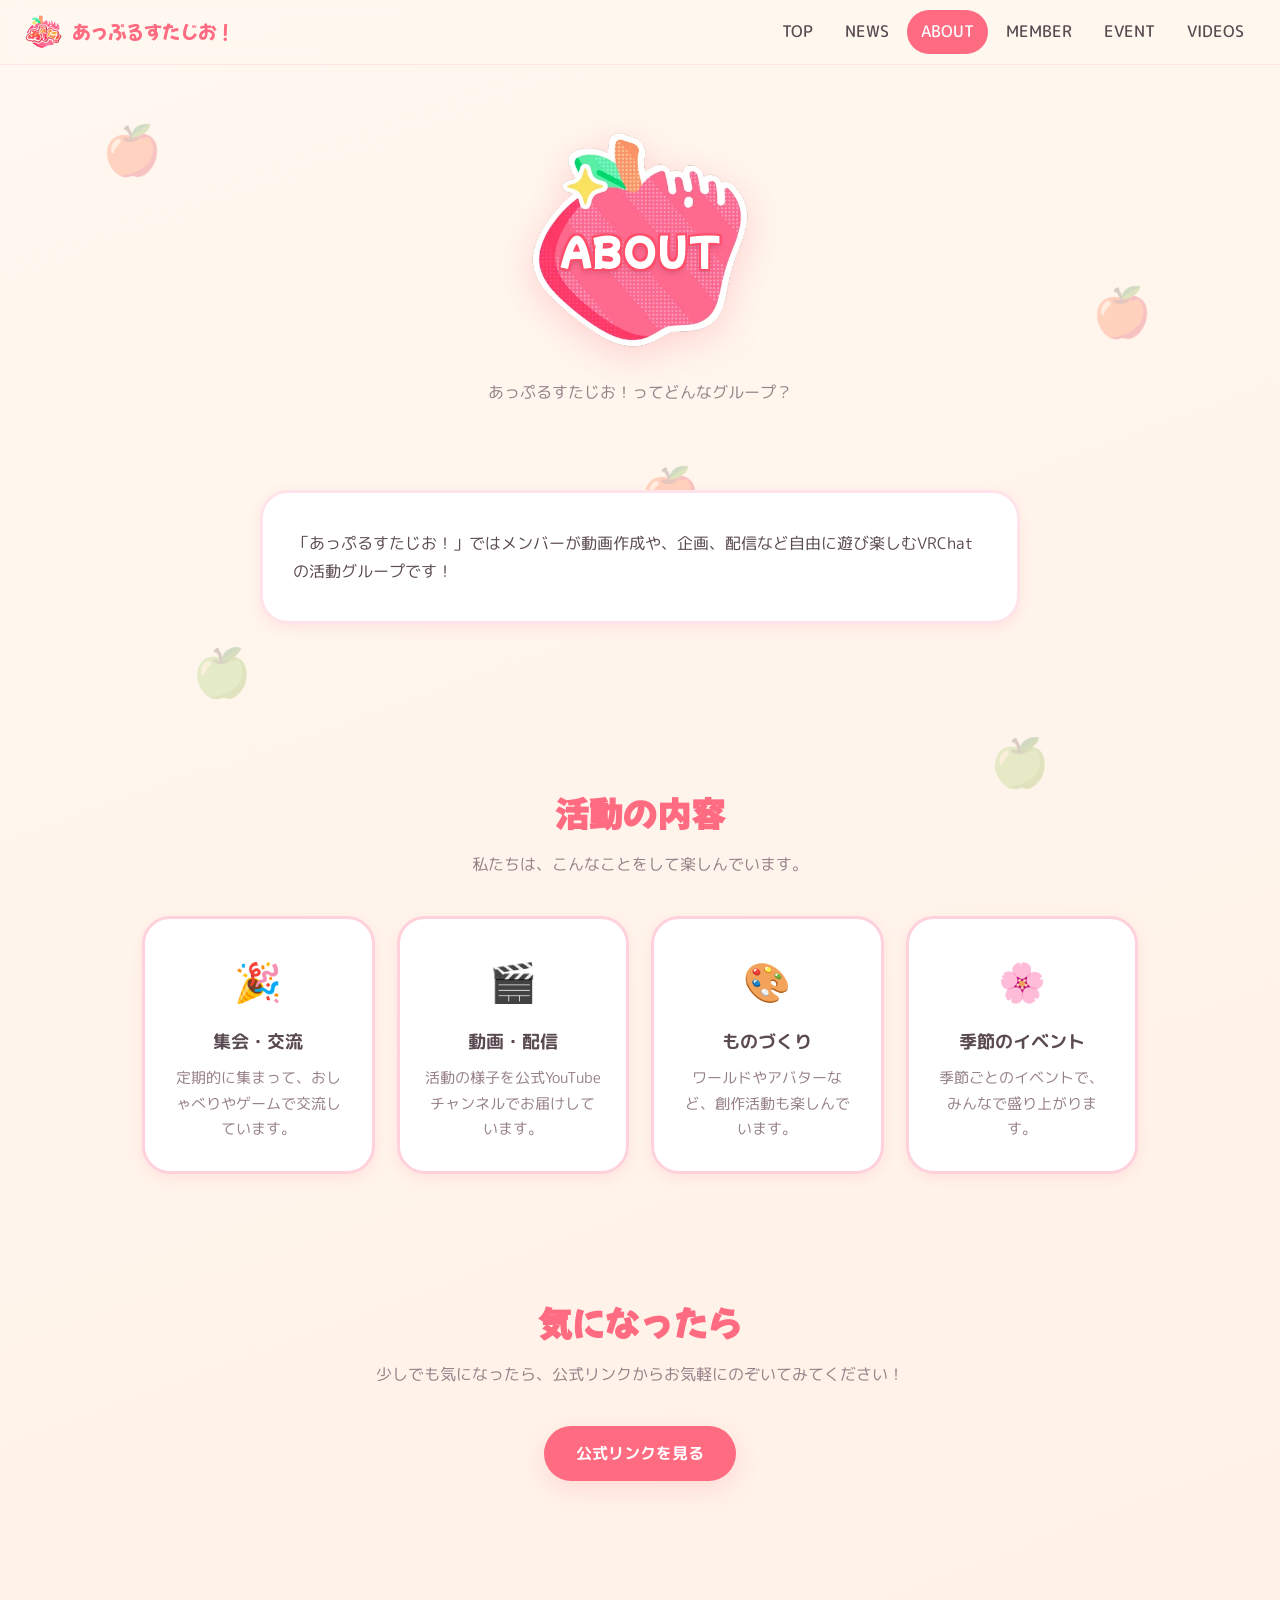
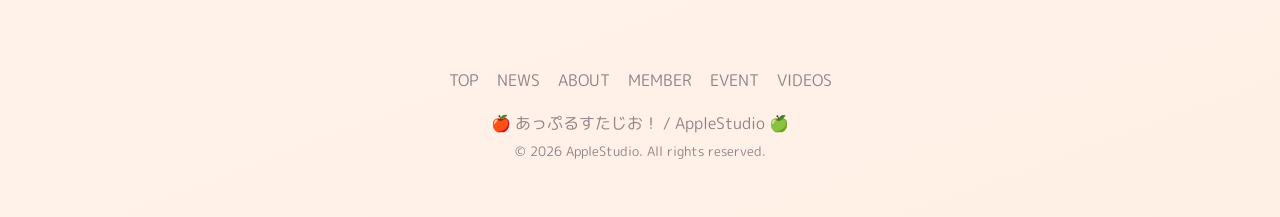
==== commit 74f9d280: "メンバーX投稿リンク追加・TOPロゴクリックアニメ改善・VIDEOS動画/ギャラリー写真追加 - members: すとーぶ/白瀬らいち/つきにうむ にX投稿(data-x)を追加 - index: " ====
--- a/about.html
+++ b/about.html
@@ -53,12 +53,7 @@
     <section class="section">
       <div class="about-lead reveal">
         <p>
-          「あっぷるすたじお！（AppleStudio）」は、VRChatを中心に活動している仲良しグループです。
-          わいわい楽しく、アットホームな雰囲気を大切にしています。
-        </p>
-        <p>
-          <!-- ▼ ここにグループの紹介文を自由に書いてください ▼ -->
-          （ここにグループの成り立ちや想い、どんな人が集まっているかなどを書きます。）
+          「あっぷるすたじお！」ではメンバーが動画作成や、企画、配信など自由に遊び楽しむVRChatの活動グループです！
         </p>
       </div>
     </section>
--- a/style.css
+++ b/style.css
@@ -219,6 +219,14 @@
   transition: transform 0.2s ease;
 }
 .hero-logo:hover { transform: scale(1.04); }
+.hero-logo:active { transform: scale(0.97); }
+.hero-logo.is-pop { animation: logo-pop 0.45s ease; }
+@keyframes logo-pop {
+  0%   { transform: scale(1); }
+  35%  { transform: scale(0.92); }
+  70%  { transform: scale(1.06); }
+  100% { transform: scale(1); }
+}
 .hero-logo img {
   display: block;
   width: 100%;
@@ -339,6 +347,38 @@
   color: var(--text-soft);
   margin: 10px auto 38px;
   max-width: 640px;
+}
+
+/* ===== セクションの仕切り ===== */
+.divider {
+  display: flex;
+  align-items: center;
+  justify-content: center;
+  gap: 9px;
+  max-width: 960px;
+  margin: 6px auto;
+  padding: 0 22px;
+}
+.divider::before,
+.divider::after {
+  content: "";
+  flex: 1;
+  height: 3px;
+  border-radius: 3px;
+}
+.divider::before { background: linear-gradient(to right, transparent, var(--apple-pink)); }
+.divider::after  { background: linear-gradient(to left, transparent, var(--apple-pink)); }
+.divider span {
+  width: 8px;
+  height: 8px;
+  border-radius: 50%;
+  background: var(--apple-pink);
+  flex: 0 0 auto;
+}
+.divider span:nth-child(2) {
+  width: 11px;
+  height: 11px;
+  background: var(--apple-green);
 }
 
 /* ===== 汎用カードグリッド ===== */
@@ -682,6 +722,7 @@
 .member-track .member-card {
   flex: 0 0 auto;
   width: 175px;
+  cursor: pointer;
 }
 @keyframes marquee-left {
   from { transform: translateX(0); }
@@ -690,6 +731,98 @@
 @media (prefers-reduced-motion: reduce) {
   .member-track { animation: none; }
   .member-marquee { overflow-x: auto; }
+}
+
+/* ===== メンバー詳細（インライン：カードの間に枠で展開／左:カード 右:動画） ===== */
+.member-grid .member-card { cursor: pointer; }
+.member-detail {
+  grid-column: 1 / -1;
+  display: flex;
+  gap: 26px;
+  align-items: center;
+  justify-content: center;
+  background: var(--white);
+  border: 3px solid var(--apple-pink);
+  border-radius: var(--radius);
+  box-shadow: var(--shadow);
+  padding: 24px 26px;
+  position: relative;
+  animation: detail-in 0.25s ease;
+}
+@keyframes detail-in {
+  from { opacity: 0; transform: translateY(-6px); }
+  to   { opacity: 1; transform: none; }
+}
+.member-detail-card { flex: 0 0 230px; }
+.member-detail-card .member-card { width: 230px; cursor: default; }
+.member-detail-video { flex: 1 1 auto; min-width: 0; max-width: 560px; }
+/* 一言（動画の上・A=上 / B=下） */
+.detail-words {
+  text-align: center;
+  margin-bottom: 14px;
+}
+.detail-words .detail-a {
+  margin: 0;
+  color: var(--apple-green-deep);
+  font-weight: 500;
+  font-size: 0.9rem;
+}
+.detail-words .detail-b {
+  margin: 4px 0 0;
+  font-family: "Mochiy Pop One", sans-serif;
+  color: var(--apple-red-deep);
+  font-size: 1.05rem;
+  line-height: 1.4;
+}
+/* 動画を囲む枠 */
+.detail-video-frame {
+  border: 3px solid var(--apple-pink);
+  border-radius: 18px;
+  padding: 10px;
+  background: var(--cream);
+  box-shadow: var(--shadow-soft);
+}
+.x-embed {
+  width: 100%;
+  max-width: 560px;
+  margin: 0 auto;
+  max-height: 70vh;
+  overflow-y: auto;
+}
+.x-embed .twitter-tweet { margin: 0 auto !important; }
+.video-grid {
+  display: flex;
+  flex-wrap: wrap;
+  justify-content: center;
+  gap: 24px;
+}
+.video-grid .x-embed {
+  flex: 1 1 380px;
+  max-width: 480px;
+}
+.video-soon {
+  padding: 48px 20px;
+  text-align: center;
+  color: var(--text-soft);
+  font-weight: 700;
+}
+.member-detail-close {
+  position: absolute;
+  top: 12px;
+  right: 14px;
+  width: 38px;
+  height: 38px;
+  border: none;
+  border-radius: 50%;
+  background: var(--cream-deep);
+  color: var(--apple-red);
+  font-size: 1.3rem;
+  cursor: pointer;
+  box-shadow: var(--shadow-soft);
+}
+@media (max-width: 760px) {
+  .member-detail { flex-direction: column; gap: 16px; }
+  .member-detail-video { width: 100%; max-width: none; }
 }
 
 /* ===== 公式リンク ===== */
